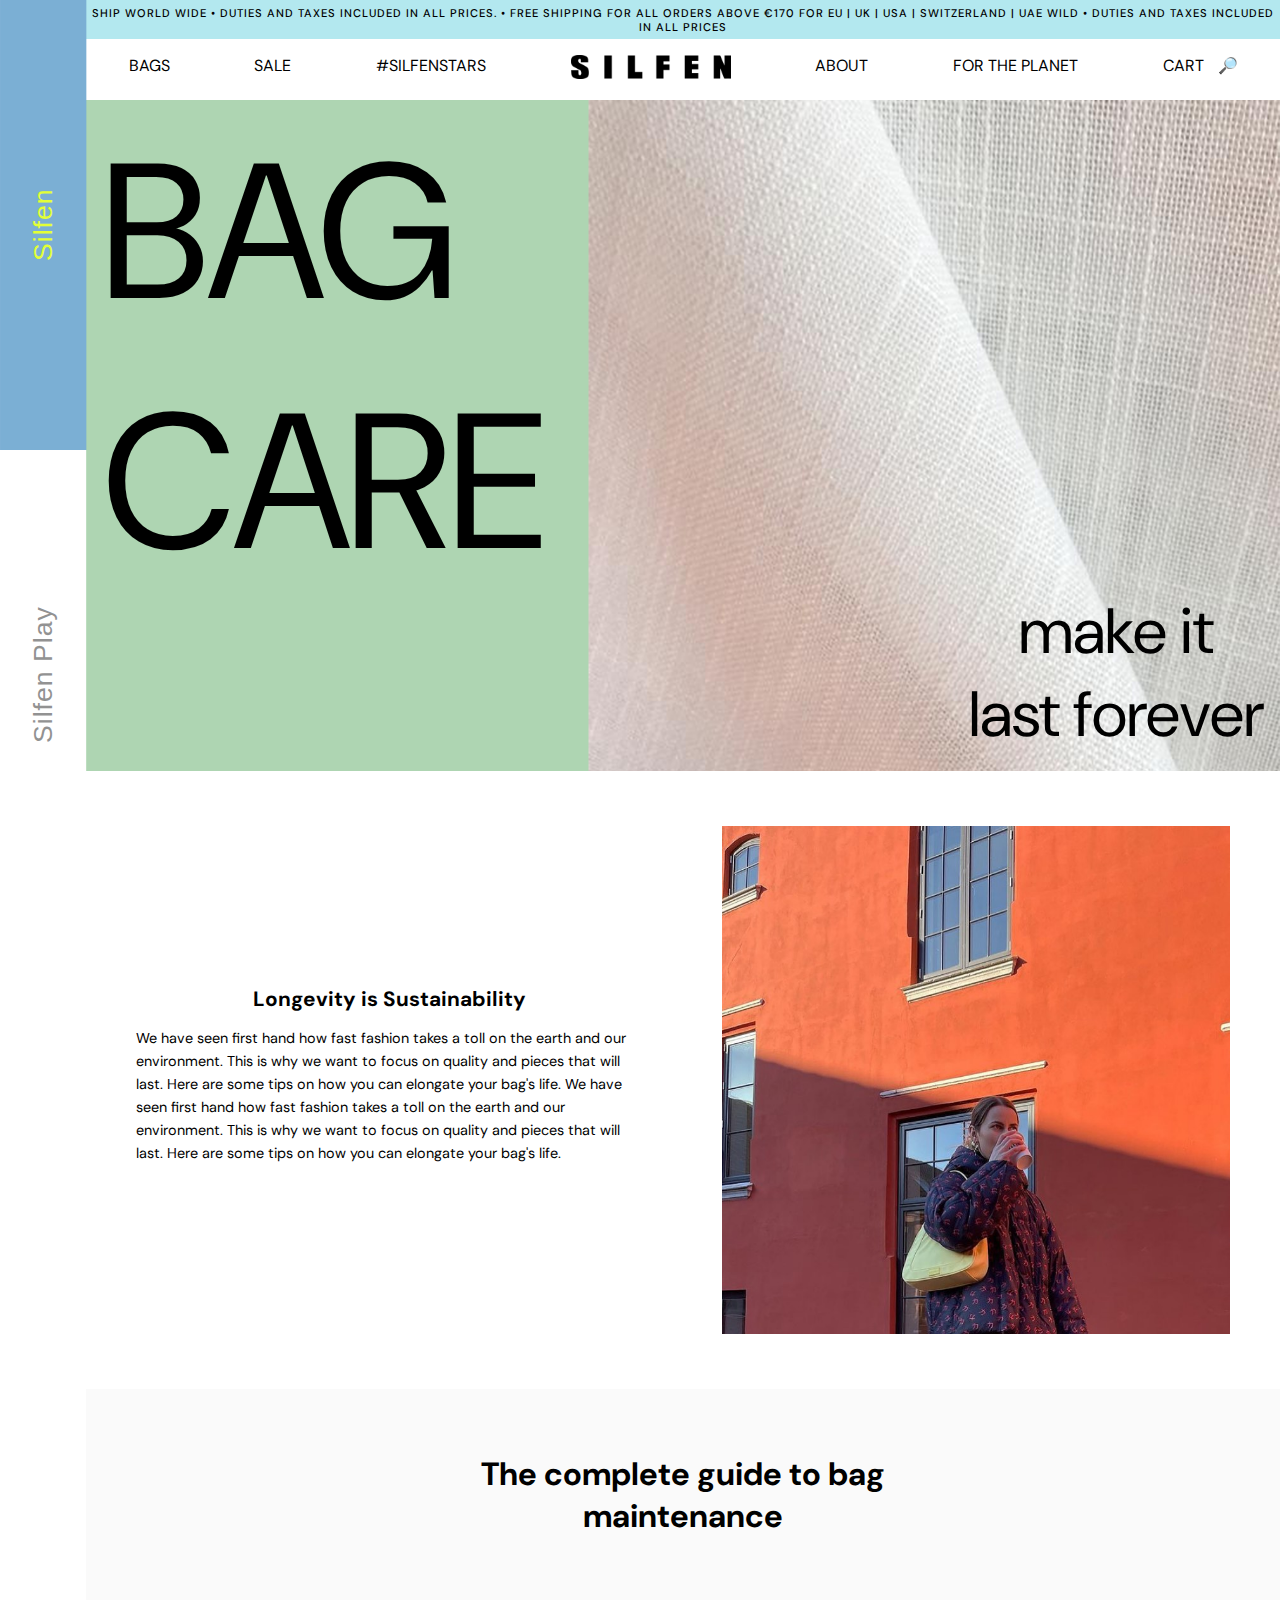
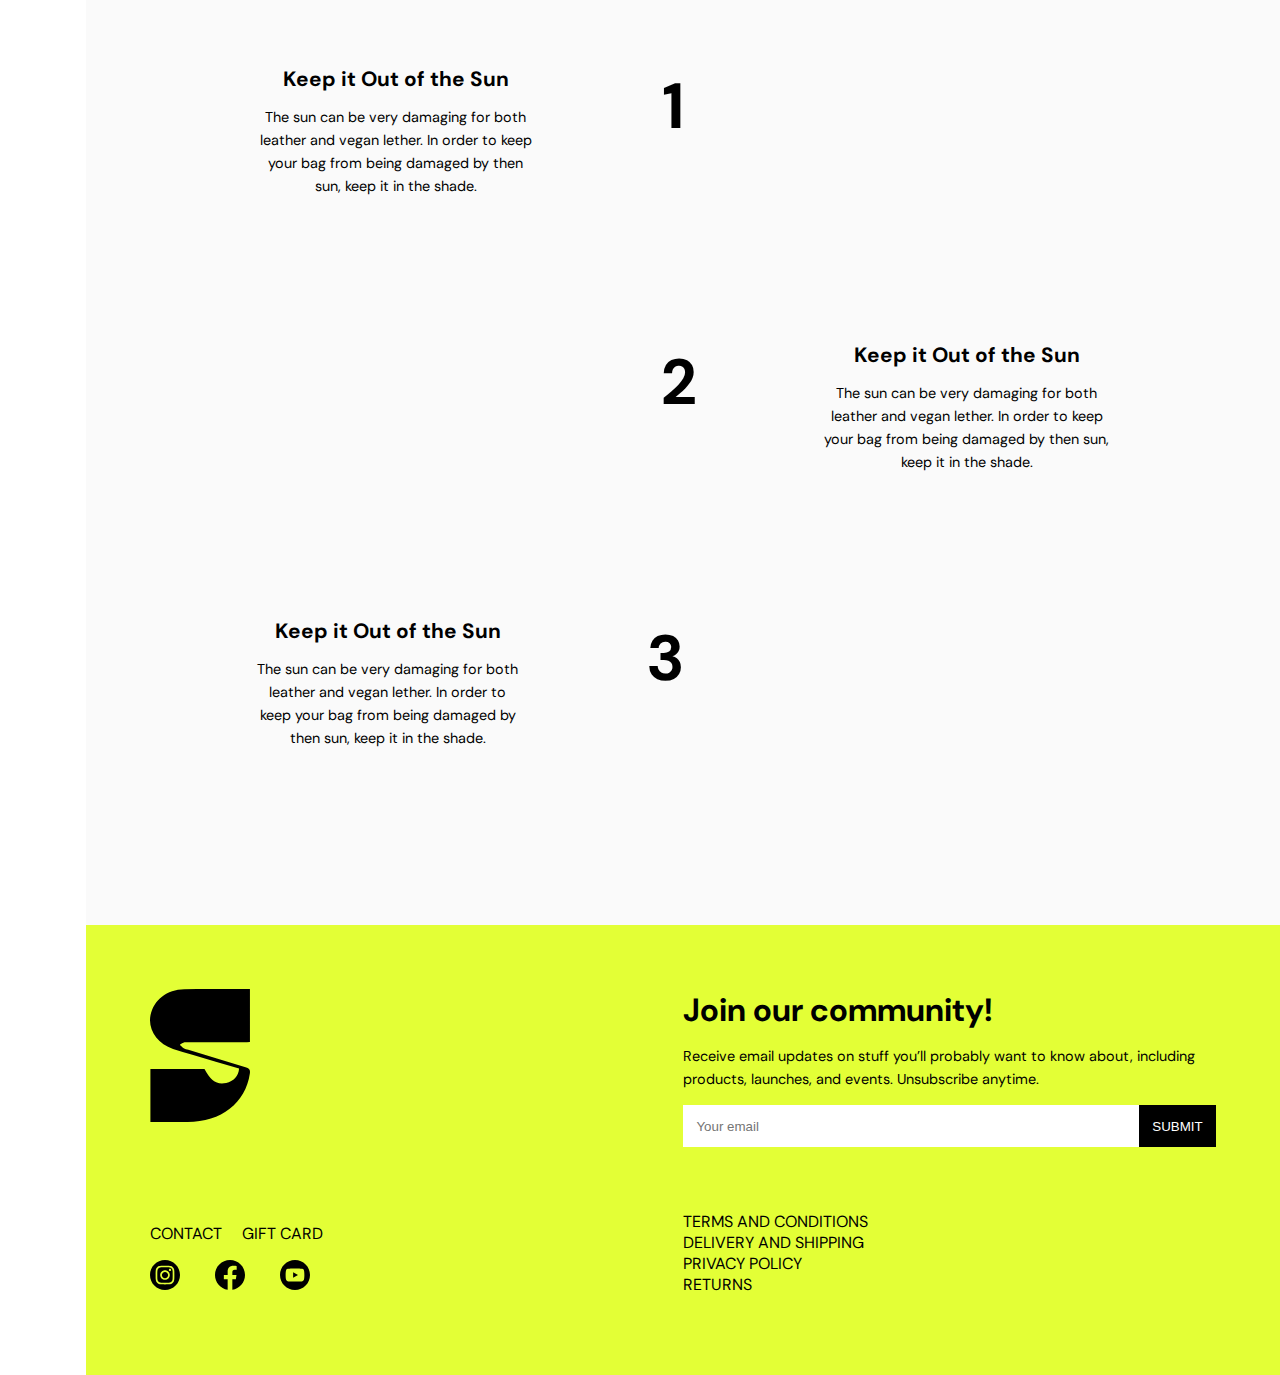
==== html/bagcare.html @ e4484ae9 "empty links removed" ====
<!DOCTYPE html>
<html lang="en">
  <head>
    <meta charset="UTF-8" />
    <meta http-equiv="X-UA-Compatible" content="IE=edge" />
    <meta name="viewport" content="width=device-width, initial-scale=1.0" />
    <title>Silfen</title>
    <link rel="stylesheet" href="../css/sustain.css" />
    <link rel="stylesheet" href="../css/style.css"/>
  </head>

  <body>
    <div class="wrapper">
      <!--START SIDE NAVIGATION-->
      <div id="navside">
        <div id="nav1" class="bgNav1">
          <a href="/index.html"><button class="buttonNav1"><h2>Silfen</h2></button></a>
        </div>
        <div id="nav2">
          <a href="/html/silfenplay.html"><button class="buttonNav2"><h2>Silfen Play</h2></button></a>
        </div>
      </div>
      <!--END SIDE NAVIGATION-->
      <div class="main">
        <header>
          <div id="bannerTop">
            <div class="scrolling">
              <h5>
                SHIP WORLD WIDE • DUTIES AND TAXES INCLUDED IN ALL
                PRICES. • FREE SHIPPING FOR ALL ORDERS ABOVE €170 FOR EU | UK |
                USA | SWITZERLAND | UAE WILD • DUTIES AND TAXES INCLUDED IN ALL
                PRICES
              </h5>
            </div>
          </div>
          <!--TOP SIDE NAVIGATION-->
          <div class="topnav">
            <a href="/index.html" class="active">
              <img
                src="/links/SILFEN-LOGO.png"
                alt="silfen logo"
                class="logoMobile"
              />
            </a>
            <div id="myLinks">
              <a href="/html/productlist.html">BAGS</a>
              <a href="/html/productlist.html">SALE</a>
              <a href="/html/silfenstars.html">#SILFENSTARS</a>
              <a href="/html/insidesilfen.html">ABOUT</a>
              <a href="/html/sustainability.html">FOR THE PLANET</a>
              <a href="">CART</a>
            </div>
            <a href="javascript:void(0);" class="icon" onclick="myFunction()">
              <h5 class="fa fa-bars">MENU</h5>
            </a>
          </div>
  
          <nav>
            <ul class="menu">
              <li class="dropdown">
                <a>BAGS</a>
                <ul class="dropdown1">
                  <li><a href="/html/productlist.html">Shop All</a></li>
                  <li><a href="/html/productlist.html?newarrival=true">New Arrivals</a></li>
                  <li><a href="/html/productlist.html?bestseller=true">Best Sellers</a></li>
                  <li class="category">
                    <a>Category +</a>
                    <ul class="dropdown2">
                      <li><a href="/html/productlist.html?category=crossbody">Crossbody Bags</a></li>
                      <li><a href="/html/productlist.html?category=shoulder">Shoulder Bags</a></li>
                      <li><a href="/html/productlist.html?category=bum">Bumbags</a></li>
                      <li><a href="/html/productlist.html?category=mini">Mini Bags</a></li>
                      <li><a href="/html/productlist.html?category=tote">Tote Bags</a></li>
                      <li><a href="/html/productlist.html?category=wallet">Wallets</a></li>
                      <li><a href="/html/productlist.html?category=cleaning">Cleaning Product</a></li>
                    </ul>
                  </li>
                  <li class="collections">
                    <a>Collections +</a>
                    <ul class="dropdown3">
                      <li><a href="html/productlist.html?collection=fairytale">Fairytale</a></li>
                      <li><a href="html/productlist.html?collection=snowqueen">Snow Queen</a></li>
                      <li><a href="html/productlist.html?collection=recycled">Recycled</a></li>
                    </ul>
                  </li>
                  <li><a href="#">Gift Card</a></li>
                </ul>
              </li>
              <li><a href="/html/productlist.html">SALE</a></li>
              <li><a href="/html/silfenstars.html">#SILFENSTARS</a></li>
              <li>
                <div id="logo">
                  <a href="/index.html"
                    ><img src="/links/SILFEN-LOGO.png" alt="silfen logo"
                  /></a>
                </div>
              </li>
              <li class="dropdown">
                <a>ABOUT</a>
                <ul class="dropdown1">
                  <li><a href="/html/insidesilfen.html">Inside Silfen</a></li>
                  <li><a href="/html/silfenstars.html">#Silfenstars</a></li>
                  <li><a href="">Contact</a></li>
                </ul>
              </li>
  
              <li class="dropdown">
                <a>FOR THE PLANET</a>
                <ul class="dropdown1">
                  <li><a href="/html/sustainability.html">Sustainability</a></li>
                  <li><a href="/html/supplychain.html">Supply Chain</a></li>
                  <li><a href="/html/bagcare.html">Bag Care</a></li>
                </ul>
              </li>
  <div class="together">
              <li><a class="cart-icon"> CART</a></li>
              <li>
                <a id="searchicon">&#128270;</a>
              </li>
              <div id="searchpage" class="searchpage">
                <form class="searchform" action="#" method="get" role="search">
                  <input
                    type="text"
                    name="query"
                    placeholder="Search silfen.dk"
                    required
                  /><button class="submit" type="submit">Search</button>
                </form>
                <template class="templatesearch">
                  <div class="search-wrapper">
                    <h2></h2>
                    <h3></h3>
                  </div>
                </template>
  
                <section class="searchresults"></section>
              </div>
            </div>
            </ul>
          </nav>
        </header>
        <!--END NAVIGATION-->
        <!--cart template-->
      <template class="cart-item-template">
        <label class="label" for="fid-">NAME</label>
        <label class="label2" for="fid-">COLLECTION</label>
        <div class="display-flex"><button class="minus" type="button">-</button>
        <input type="number" name="NAME-" id="fid-" min="0" max="20" />
        <button class="plus" type="button">+</button></div>
        <p class="price-each"><span></span> DKK</p>
    </template>
    <!--END cart template-->
    <aside id="cart" class="cart">
      <h3>Shopping Cart</h3>
      <form>
        <div class="cart-content">
          <h4>THE CART IS EMPTY</h4>
        </div>
        
        <button type="submit"><a href="/html/checkout.html">Checkout & Pay</a></button>
      </form>
    </aside>
  <!-- .END .cart-content-->
    <main>
    <div class="container">
      <img src="../links/linen.png" alt="linen" style="width: 100%" />
      <div class="top-left">BAG <br />CARE</div>
      <div class="bottom-right">
        make it <br />
        last forever
      </div>
    </div>

    <section class="top">
      <div class="text">
        <h3>Longevity is Sustainability</h3>
        <p>
          We have seen first hand how fast fashion takes a toll on the earth and
          our environment. This is why we want to focus on quality and pieces
          that will last. Here are some tips on how you can elongate your bag's
          life. We have seen first hand how fast fashion takes a toll on the earth and
          our environment. This is why we want to focus on quality and pieces
          that will last. Here are some tips on how you can elongate your bag's
          life.
        </p>
      </div>
      <div class=".image"><img src="/links/IG3.jpg"></div>
    </section>
    <section class="careSteps">
      <h2>The complete guide to bag<br/> maintenance</h2>
      <div class="tipgrid">
        <div class="tiprow"><article class="tips"><h3>Keep it Out of the Sun</h3>
      <p>
        The sun can be very damaging for both leather and vegan lether. In order to keep your bag from being damaged by then sun, keep it in the shade.
      </p></article><div class="number"><h1>1</h1></div></div>
      <div class="tiprow2"><div class="number"><h1>2</h1></div><article class="tips"><h3>Keep it Out of the Sun</h3>
        <p>
          The sun can be very damaging for both leather and vegan lether. In order to keep your bag from being damaged by then sun, keep it in the shade.
        </p></article></div>
        <div class="tiprow"><article class="tips"><h3>Keep it Out of the Sun</h3>
          <p>
            The sun can be very damaging for both leather and vegan lether. In order to keep your bag from being damaged by then sun, keep it in the shade.
          </p></article><div class="number"><h1>3</h1></div>
    </div></div></section>
    </main>
        <!-- FOOTER -->
      <footer> 
        <div class="footerLeft">
          <div class="icon"><img src="/links/SILFEN-ICON.svg"/>
          </div> 
          <div>
            <ul class="footerInfo">
              <li><a href="">CONTACT</a></li>
              <li><a href="">GIFT CARD</a></li>
           </ul>
           <ul class="socials">
              <li><a href=""><img class="socilaIcon" src="/links/icon_ig.svg" alt="Instagram icon"></a></li>
              <li><a href=""><img class="socilaIcon"src="/links/icon_fb.svg" alt="Facebook icon"></a></li>
              <li><a href=""><img class="socilaIcon"src="/links/icon_youtube.svg" alt="Youtube icon"></a></li>
           </ul>
         </div>
       </div>
        <div class="footerRight">
          <div>
            <h2>Join our community!</h2> 
            <p class="nlp">Receive email updates on stuff you’ll probably want to know about, including products, launches, and events. Unsubscribe anytime. </p>
            <form class="nlForm">
               <input type="email" name="email" class="email" autocomplete="off" required placeholder="Your email">
               <label  for="email" class="label-name"> 
               <input type="submit" class="submit-button" value="SUBMIT">
               <p class="hidden">Your email has been submitted!</p>
            </form>
         </div>
         <div>
            <ul class=footerLinks>
              <li> <a href="">TERMS AND CONDITIONS</a></li>
              <li><a href="">DELIVERY AND SHIPPING</a></li>
              <li><a href="">PRIVACY POLICY</a></li>
              <li><a href="">RETURNS</a></li>
            </ul>
         </div>
        </div>
        
      
    
        </footer></div></div>
        <script src="/newsletter.js"></script>
        <script src="/searchbar.js"></script>
        <script src="/burger_menu.js"></script>
        <script src="/cart.js"></script>
  </body>
</html>
---- css/sustain.css ----
@import url("https://fonts.googleapis.com/css2?family=DM+Sans:ital,wght@0,400;0,500;0,700;1,400;1,500;1,700&display=swap");

body {
  font-family: "DM Sans", sans-serif;
}

p {
  font-size: 1em;
  /* text-align: justify; */
  line-height: 1.6em;
}

.container {
  position: relative;
  text-align: center;
  color: white;
}

.bottom-right {
  position: absolute;
  bottom: 20px;
  right: 16px;
  font-size: 4em;
  color: black;
}

.top-left {
  position: absolute;
  text-align: left;
  top: 8px;
  left: 16px;
  font-size: 12em;
  color: black;
}

.top {
  padding: 50px;
  text-align: left;
  display: flex;
  grid-gap: 5em;
  align-items: center;
  justify-content: center;
}

h3 {
  text-align: center;
}

#bagpic {
  padding: 20px;
}
.text {
  width: 800px;
}

.image {
  flex-basis: 40%;
}
.careSteps {
  padding: 4em;
  text-align: center;
  align-items: center;
  justify-content: center;
  display: block;
  padding-bottom: 10em;
  background-color: #fafafa;
}
.tipgrid {
  display: grid;
  grid-template-columns: 1fr;
}
.tiprow {
  padding-left: 10%;
  padding-right: 50%;
  padding-top: 8em;
  display: flex;
  grid-column-gap: 8em;
}
.tips {
  display: block;
  grid-area: text;
}
.number {
  grid-area: num;
}
.tiprow2 {
  padding-right: 10%;
  padding-left: 48%;
  padding-top: 8em;
  display: flex;
  grid-template-columns: 1fr 1fr;
  grid-column-gap: 8em;
}
---- css/style.css ----
@import url("https://fonts.googleapis.com/css2?family=DM+Sans:ital,wght@0,400;0,500;0,700;1,400;1,500;1,700&display=swap");

html {
  margin: 0px;
  padding: 0px;
}

body {
  margin: 0px;
  padding: 0px;
  font-family: "DM Sans", sans-serif;
  display: grid;
}
.wrapper {
  display: flex;
}
/* HEADER STARTS*/

#bannerTop {
  margin: 0;
  padding: 0;
  background-color: #b3e8ef;
  overflow: hidden;
  z-index: -1;
}

.scrolling {
  animation: scrollText;
  animation-duration: 35s;
  animation-iteration-count: infinite;
  animation-timing-function: linear;
}

.scrolling h5 {
  text-align: center;
}

@keyframes scrollText {
  0% {
    transform: translateX(-30vw);
  }
  50% {
    transform: translateX(110vw);
  }

  100% {
    transform: translateX(-30vw);
  }
}

/*navigation*/
.hidden {
  display: none;
}
nav {
  padding: 0;
  display: grid;
  /* grid-template-columns: 40% 20% 40%; */
  align-items: center;
  background-color: white;
}

.menu {
  padding: 0;
  list-style: none;
  display: flex;
  justify-content: space-around;
  width: 100%;
}

#logo {
  justify-self: center;
  width: 10em;
}
.together {
  display: flex;
}
#searchicon {
  padding-left: 14px;
}
/* Dropdown*/

.dropdown1 {
  display: none;
  position: absolute;
  left: 70px;
  margin-top: 1px;
  padding: 5%;
  width: 80%;
  background-color: #ffffff;
  /* min-width: 100px; */
  /*box-shadow: 0px 8px 16px 0px rgba(0, 0, 0, 0.2);*/
  z-index: 1;
}

.dropdown1 a {
  font-size: 3em;
  font-weight: 700;
  color: black;
  padding: 12px 16px;
  text-decoration: none;
  display: block;
}

/*.dropdown-content a:hover {
  background-color: #e3ff36;
}
*/
.dropdown:hover .dropdown1 {
  display: block;
}

.flex {
  display: inline;
  justify-content: space-between;
}

.dropdown2,
.dropdown3 {
  display: none;
  position: absolute;
  /*box-shadow: 0px 8px 16px 0px rgba(0, 0, 0, 0.2);*/
  z-index: 99;
  left: 400px;
  top: 100px;
}
.dropdown2 a,
.dropdown3 a {
  font-size: 1em;
  font-weight: 700;
  color: black;
  padding: 12px 16px;
  text-decoration: none;
  display: block;
  z-index: 99;
}
.category:hover > .dropdown2 {
  display: block;
}
.collections:hover > .dropdown3 {
  display: block;
}

/*secondary nav*/
#nav2 h2,
#nav1 h2 {
  text-align: center;
  padding: 3%;
  letter-spacing: 1px;
  font-weight: 500;
}

.bgNav1 {
  background-color: #7bafd4;
  color: black;
}

.bgNav2 {
  background-color: #e3ff36;
  color: black;
}

.bgNavShadow {
  color: rgb(196, 196, 196);
  background-color: white;
}

/* HEADER ENDS*/

img {
  max-width: 100%;
}

a:hover img {
  cursor: url("/links/symbol.svg"), auto;
}

h1 {
  font-size: 4em;
  font-weight: 700;
  padding: 0;
  margin: 0;
}

h1 a:hover {
  background-color: #e3ff36;
}

h2 {
  font-size: 2em;
  padding: 0;
  margin: 0;
}

h3 {
  font-size: 1.3em;
  padding: 0;
  margin: 0;
  font-weight: 700;
}

h4 {
  font-weight: 500;
  letter-spacing: 1px;
  margin: 0;
  padding: 0.5em;
  font-size: 0.9rem;
  text-transform: uppercase;
}

h5 {
  font-weight: 500;
  letter-spacing: 1px;
  margin: 0;
  padding: 0.5em;
  font-size: 0.7rem;
  text-transform: uppercase;
}

p {
  font-size: 0.9em;
}
a {
  text-decoration: none;
  color: black;
}
li {
  list-style: none;
}

li a:hover,
.dropdown2 a:hover,
.dropdown3 a:hover {
  text-decoration-line: underline;
  text-decoration-color: #e3ff36;
}

strong {
  color: #e3ff36;
}

/*CART*/
.cart {
  position: absolute;
  top: 80px;
  right: 0;
  background-color: white;
  padding: 40px;
  display: block;
  z-index: 99;
}

.cart h3 {
  padding-bottom: 20px;
  border-bottom: 2px solid black;
}
.cart form {
  display: block;
  padding-top: 20px;
  padding-bottom: 20px;
}
.cart input {
  font-size: 1em;
  font-weight: 500;
  width: 20px;
  border-bottom: none;
}
input[type="number"] {
  -moz-appearance: textfield;
  text-align: center;
}
input::-webkit-inner-spin-button,
input::-webkit-outer-spin-button {
  -webkit-appearance: none;
  margin: 0;
}
.cart label {
  font-size: 1.2em;
  font-weight: 600;
}
.cart button {
  font-size: 1em;
  border: none;
}
.cart button:hover {
  cursor: pointer;
  background-color: black;
  color: white;
}
.display-flex {
  display: flex;
}
.cart .price-each {
  border-bottom: 2px solid black;
  margin-top: 0;
  padding-bottom: 15px;
}
.cart .label2 {
  margin-top: 10px;
  font-size: 1em;
  display: block;
  text-transform: capitalize;
  font-weight: 400;
}

/*SEARCH*/
.searchform {
  padding-right: 3%;
  float: right;
  /* transform: scale(1.5); */
}
input {
  border-style: none;
  border-bottom: 2px solid black;
}
button {
  border: 2px solid black;
  background-color: white;
}
.search-wrapper {
  display: block;
}
.searchresults {
  padding-top: 10%;
  display: flex;
  justify-content: space-around;
}
.searchpage {
  display: block;
  position: absolute;
  left: 90px;
  top: 85px;
  margin-top: 1px;
  padding: 5%;
  width: 80%;
  background-color: #ffffff;
  /* min-width: 100px; */
  /*box-shadow: 0px 8px 16px 0px rgba(0, 0, 0, 0.2);*/
  z-index: 99;
}
.hidden {
  display: none;
}

.fadeout {
  transform: opacity(0%);
  transition: all 0.28s ease;
}

/*RESPONSIVE*/
@media only screen and (min-width: 750px) {
  body {
    display: grid;
  }

  .topnav {
    display: none;
  }

  #navside {
    align-self: flex-start;
    position: -webkit-sticky;
    position: sticky;
    top: 0;
    padding: 0;
    margin: 0;
    /* display: flex; */
    flex-direction: column;
    /*height: calc(60vw + 10em);*/
    /* width: 7%; */
    text-align: center;
    z-index: 99;
  }

  #nav1 {
    height: 50%;
    writing-mode: vertical-lr;
    transform: rotate(180deg);
  }

  .buttonNav1 {
    height: 100%;
    border: none;
    background-color: #7bafd4;
    color: #e3ff36;
    padding: 15px 15px;
    text-align: center;
    text-decoration: none;
    display: inline-block;
    transition-duration: 0.4s;
    cursor: pointer;
    margin: 0;
  }

  .buttonNav1:hover {
    color: #e3ff36;
  }

  .buttonNav1 h2 {
    writing-mode: vertical-lr;
  }

  /*#nav2*/

  #nav2 {
    height: 50%;
    writing-mode: vertical-lr;
    transform: rotate(180deg);
  }

  .buttonNav2 {
    height: 100%;
    border: none;
    background-color: #ffffff;
    color: rgb(146, 146, 146);
    padding: 15px 15px;
    text-align: center;
    text-decoration: none;
    display: inline-block;
    transition-duration: 0.4s;
    cursor: pointer;
    margin: 0;
  }

  .buttonNav2:hover {
    color: #000000;
    background-color: #e3ff36;
  }

  .buttonNav2 h2 {
    writing-mode: vertical-lr;
  }

  /*Footer*/
  footer {
    background-color: #e3ff36;
    display: flex;
    flex-direction: row;
    justify-content: space-between;
    align-items: flex-start;
    padding: 4em;
  }
  .footerLeft {
    width: 100%;
  }
  .icon {
    width: 100px;
    margin-bottom: 6em;
  }

  .footerInfo {
    display: flex;
    padding: 0;
  }

  .footerInfo li {
    padding-right: 20px;
  }
  .socials {
    display: flex;
    padding: 0;
  }
  .socilaIcon {
    width: 30px;
    height: 30px;
    margin-right: 35px;
  }

  .footerRight {
    width: 100%;
  }

  .footerLinks {
    padding: 0;
    margin-top: 4em;
  }

  /*NEWSLETTER FORM*/
  .nlForm {
    display: flex;
    flex-direction: row;
  }
  input.email {
    width: 100%;
    background-color: #ffffff;
    padding: 0.6em 1em;
    display: inline-block;
    box-sizing: border-box;
    border: none;
    -webkit-transition: 0.4s;
    transition: 0.4s;
    outline: none;
  }

  input.email:focus {
    text-decoration: none;
    border: 2px solid rgba(0, 0, 0, 0.5);
  }

  input.submit-button {
    background-color: #000000;
    padding: 1em;
    color: white;
    border: none;
  }

  input.submit-button:hover {
    color: rgb(0, 0, 0);
    background-color: #e3ff36;
  }
}

@media only screen and (max-width: 749px) {
  h1 {
    font-size: 2.5em;
  }

  body {
    display: flex;
    flex-direction: column;
  }
  .wrapper {
    display: block;
  }
  #navside {
    position: -webkit-sticky;
    position: sticky;
    top: 0;
    padding: 0;
    margin: 0;
    display: flex;
    flex-direction: row;
    z-index: +1;
  }

  #nav1 {
    width: 50%;
  }

  .buttonNav1 {
    width: 100%;
    border: none;
    background-color: #7bafd4;
    color: #e3ff36;
    padding: 10px 10px;
    text-align: center;
    text-decoration: none;
    display: inline-block;
    transition-duration: 0.4s;
    cursor: pointer;
    margin: 0;
  }

  .buttonNav1:hover {
    color: #e3ff36;
  }

  #nav2 {
    width: 50%;
  }

  .buttonNav2 {
    width: 100%;
    border: none;
    background-color: #ffffff;
    color: rgb(146, 146, 146);
    padding: 10px 10px;
    text-align: center;
    text-decoration: none;
    display: inline-block;
    transition-duration: 0.4s;
    cursor: pointer;
    margin: 0;
  }

  .buttonNav2:hover {
    color: #000000;
    background-color: #e3ff36;
  }

  /*BURGER MENU*/
  nav {
    display: none;
  }

  #bannerTop {
    display: none;
  }

  .topnav {
    overflow: hidden;
    background-color: rgb(255, 255, 255);
    position: relative;
    z-index: 5;
  }

  .logoMobile {
    width: 30%;
  }

  .topnav #myLinks {
    display: none;
  }

  .topnav a {
    color: rgb(0, 0, 0);
    padding: 14px 16px;
    text-decoration: none;
    font-size: 17px;
    display: block;
  }

  .topnav a.icon {
    background: #b3e8ef;
    display: block;
    position: absolute;
    right: 0;
    top: 0;
  }

  .topnav a:hover {
    background-color: #e3ff36;
    color: black;
  }

  .active {
    background-color: #b3e8ef;
  }

  /*FOOTER*/

  footer {
    background-color: #e3ff36;
    padding: 3vw;
  }
  .footerLeft {
    display: flex;
    justify-content: space-between;
  }
  .icon {
    width: 50px;
  }

  .footerInfo {
    padding: 0;
    margin: 0;
  }

  .socials {
    display: flex;
    flex-direction: row;
    padding: 0;
  }

  .socilaIcon {
    width: 30px;
    padding-right: 10px;
  }

  /*NEWSLETTER FORM*/
  .nlForm {
    display: flex;
    flex-direction: row;
  }
  input.email {
    width: 100%;
    background-color: #ffffff;
    padding: 0.6em 1em;
    display: inline-block;
    box-sizing: border-box;
    border: none;
    -webkit-transition: 0.4s;
    transition: 0.4s;
    outline: none;
  }

  input.email:focus {
    text-decoration: none;
    border: 2px solid rgba(0, 0, 0, 0.5);
  }

  input.submit-button {
    background-color: #000000;
    padding: 1em;
    color: white;
    border: none;
  }

  input.submit-button:hover {
    color: rgba(0, 0, 0, 0.5);
  }

  .footerLinks {
    padding: 0;
    display: grid;
    grid-template-columns: 1fr 1fr;
    grid-column-gap: 3em;
    text-decoration: none;
    list-style-type: none;
    margin-top: 4em;
  }

  .footerLinks li {
    margin: 1em 0em;
  }
}
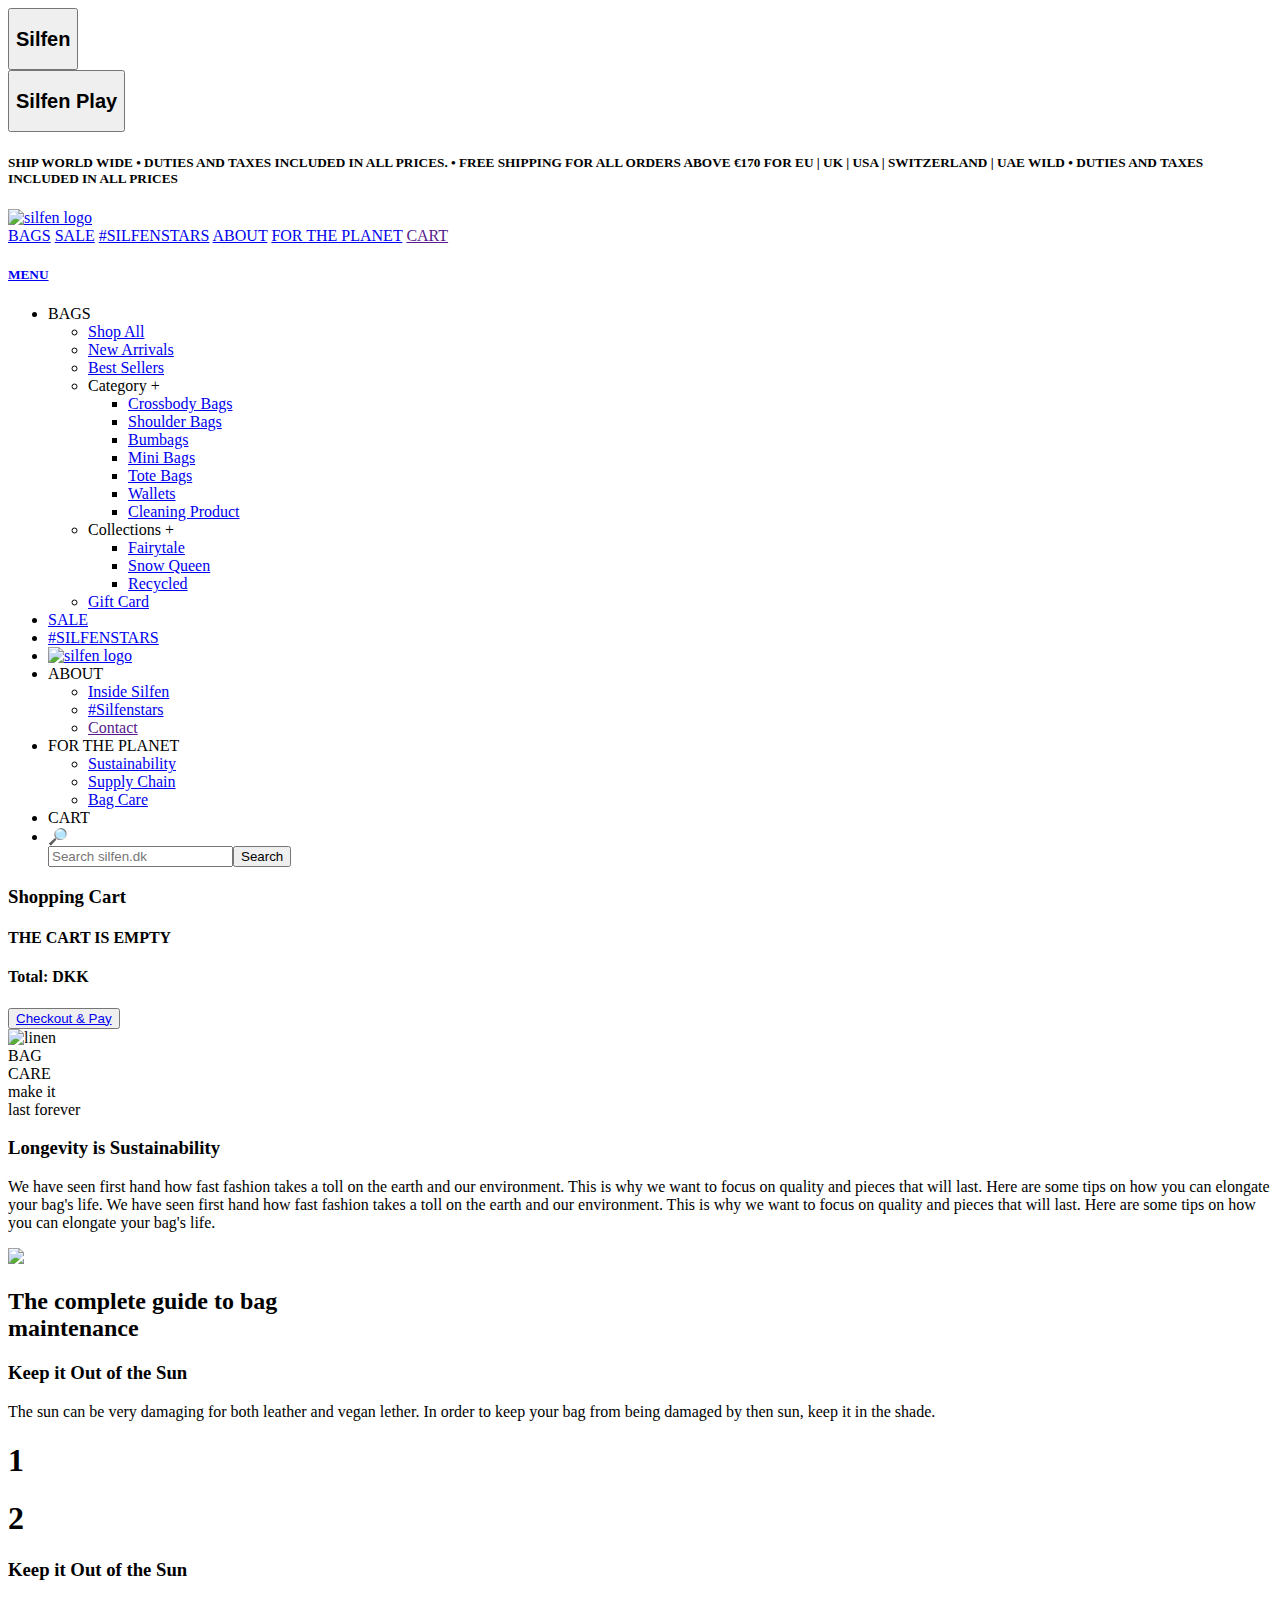
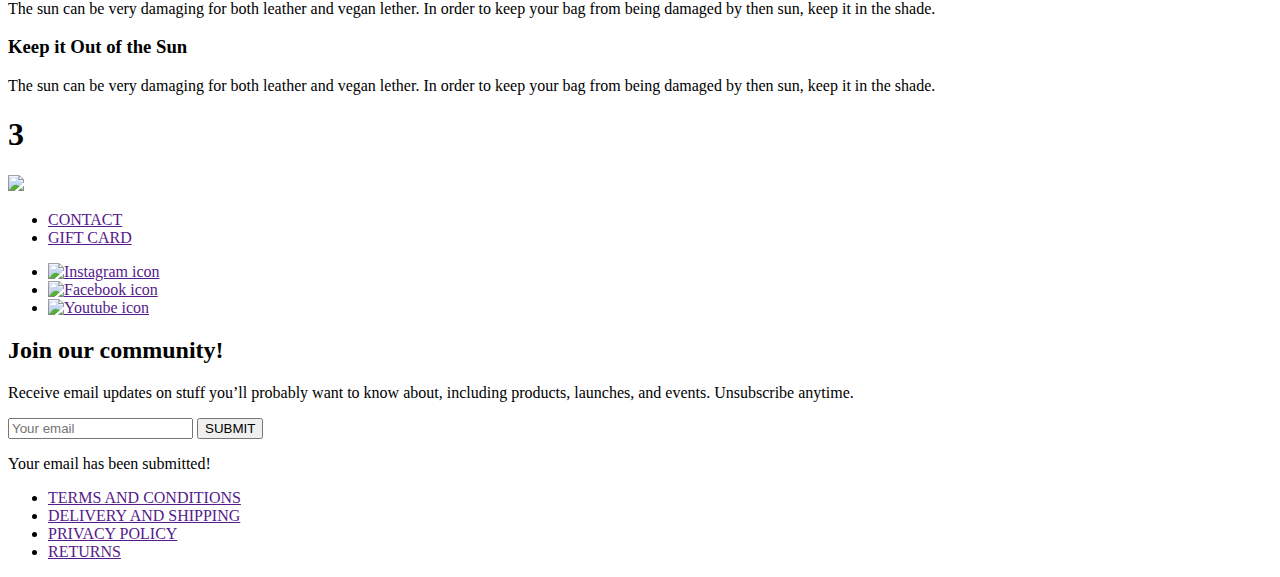
==== commit defe8c63: "bag care" ====
--- a/html/bagcare.html
+++ b/html/bagcare.html
@@ -5,8 +5,8 @@
     <meta http-equiv="X-UA-Compatible" content="IE=edge" />
     <meta name="viewport" content="width=device-width, initial-scale=1.0" />
     <title>Silfen</title>
-    <link rel="stylesheet" href="../css/sustain.css" />
-    <link rel="stylesheet" href="../css/style.css"/>
+    <link rel="stylesheet" href="css/sustain.css" />
+    <link rel="stylesheet" href="css/style.css"/>
   </head>
 
   <body>
@@ -14,10 +14,10 @@
       <!--START SIDE NAVIGATION-->
       <div id="navside">
         <div id="nav1" class="bgNav1">
-          <a href="/index.html"><button class="buttonNav1"><h2>Silfen</h2></button></a>
+          <a href="index.html"><button class="buttonNav1"><h2>Silfen</h2></button></a>
         </div>
         <div id="nav2">
-          <a href="/html/silfenplay.html"><button class="buttonNav2"><h2>Silfen Play</h2></button></a>
+          <a href="html/silfenplay.html"><button class="buttonNav2"><h2>Silfen Play</h2></button></a>
         </div>
       </div>
       <!--END SIDE NAVIGATION-->
@@ -35,19 +35,19 @@
           </div>
           <!--TOP SIDE NAVIGATION-->
           <div class="topnav">
-            <a href="/index.html" class="active">
+            <a href="index.html" class="active">
               <img
-                src="/links/SILFEN-LOGO.png"
+                src="links/SILFEN-LOGO.png"
                 alt="silfen logo"
                 class="logoMobile"
               />
             </a>
             <div id="myLinks">
-              <a href="/html/productlist.html">BAGS</a>
-              <a href="/html/productlist.html">SALE</a>
-              <a href="/html/silfenstars.html">#SILFENSTARS</a>
-              <a href="/html/insidesilfen.html">ABOUT</a>
-              <a href="/html/sustainability.html">FOR THE PLANET</a>
+              <a href="html/productlist.html">BAGS</a>
+              <a href="html/productlist.html">SALE</a>
+              <a href="html/silfenstars.html">#SILFENSTARS</a>
+              <a href="html/insidesilfen.html">ABOUT</a>
+              <a href="html/sustainability.html">FOR THE PLANET</a>
               <a href="">CART</a>
             </div>
             <a href="javascript:void(0);" class="icon" onclick="myFunction()">
@@ -60,19 +60,19 @@
               <li class="dropdown">
                 <a>BAGS</a>
                 <ul class="dropdown1">
-                  <li><a href="/html/productlist.html">Shop All</a></li>
-                  <li><a href="/html/productlist.html?newarrival=true">New Arrivals</a></li>
-                  <li><a href="/html/productlist.html?bestseller=true">Best Sellers</a></li>
+                  <li><a href="html/productlist.html">Shop All</a></li>
+                  <li><a href="html/productlist.html?newarrival=true">New Arrivals</a></li>
+                  <li><a href="html/productlist.html?bestseller=true">Best Sellers</a></li>
                   <li class="category">
                     <a>Category +</a>
                     <ul class="dropdown2">
-                      <li><a href="/html/productlist.html?category=crossbody">Crossbody Bags</a></li>
-                      <li><a href="/html/productlist.html?category=shoulder">Shoulder Bags</a></li>
-                      <li><a href="/html/productlist.html?category=bum">Bumbags</a></li>
-                      <li><a href="/html/productlist.html?category=mini">Mini Bags</a></li>
-                      <li><a href="/html/productlist.html?category=tote">Tote Bags</a></li>
-                      <li><a href="/html/productlist.html?category=wallet">Wallets</a></li>
-                      <li><a href="/html/productlist.html?category=cleaning">Cleaning Product</a></li>
+                      <li><a href="html/productlist.html?category=crossbody">Crossbody Bags</a></li>
+                      <li><a href="html/productlist.html?category=shoulder">Shoulder Bags</a></li>
+                      <li><a href="html/productlist.html?category=bum">Bumbags</a></li>
+                      <li><a href="html/productlist.html?category=mini">Mini Bags</a></li>
+                      <li><a href="html/productlist.html?category=tote">Tote Bags</a></li>
+                      <li><a href="html/productlist.html?category=wallet">Wallets</a></li>
+                      <li><a href="html/productlist.html?category=cleaning">Cleaning Product</a></li>
                     </ul>
                   </li>
                   <li class="collections">
@@ -86,20 +86,20 @@
                   <li><a href="#">Gift Card</a></li>
                 </ul>
               </li>
-              <li><a href="/html/productlist.html">SALE</a></li>
-              <li><a href="/html/silfenstars.html">#SILFENSTARS</a></li>
+              <li><a href="html/productlist.html">SALE</a></li>
+              <li><a href="html/silfenstars.html">#SILFENSTARS</a></li>
               <li>
                 <div id="logo">
-                  <a href="/index.html"
-                    ><img src="/links/SILFEN-LOGO.png" alt="silfen logo"
+                  <a href="index.html"
+                    ><img src="links/SILFEN-LOGO.png" alt="silfen logo"
                   /></a>
                 </div>
               </li>
               <li class="dropdown">
                 <a>ABOUT</a>
                 <ul class="dropdown1">
-                  <li><a href="/html/insidesilfen.html">Inside Silfen</a></li>
-                  <li><a href="/html/silfenstars.html">#Silfenstars</a></li>
+                  <li><a href="html/insidesilfen.html">Inside Silfen</a></li>
+                  <li><a href="html/silfenstars.html">#Silfenstars</a></li>
                   <li><a href="">Contact</a></li>
                 </ul>
               </li>
@@ -107,9 +107,9 @@
               <li class="dropdown">
                 <a>FOR THE PLANET</a>
                 <ul class="dropdown1">
-                  <li><a href="/html/sustainability.html">Sustainability</a></li>
-                  <li><a href="/html/supplychain.html">Supply Chain</a></li>
-                  <li><a href="/html/bagcare.html">Bag Care</a></li>
+                  <li><a href="html/sustainability.html">Sustainability</a></li>
+                  <li><a href="html/supplychain.html">Supply Chain</a></li>
+                  <li><a href="html/bagcare.html">Bag Care</a></li>
                 </ul>
               </li>
   <div class="together">
@@ -156,14 +156,14 @@
         <div class="cart-content">
           <h4>THE CART IS EMPTY</h4>
         </div>
-        
-        <button type="submit"><a href="/html/checkout.html">Checkout & Pay</a></button>
+        <h4 class="totalPlacement">Total: <span class="cartTotal"> </span> DKK</h4>
+        <button class="checkoutbutton" type="submit"><a href="html/checkout.html">Checkout & Pay</a></button>
       </form>
     </aside>
   <!-- .END .cart-content-->
     <main>
     <div class="container">
-      <img src="../links/linen.png" alt="linen" style="width: 100%" />
+      <img src="links/linen.png" alt="linen" style="width: 100%" />
       <div class="top-left">BAG <br />CARE</div>
       <div class="bottom-right">
         make it <br />
@@ -184,7 +184,7 @@
           life.
         </p>
       </div>
-      <div class=".image"><img src="/links/IG3.jpg"></div>
+      <div class=".image"><img src="links/IG3.jpg"></div>
     </section>
     <section class="careSteps">
       <h2>The complete guide to bag<br/> maintenance</h2>
@@ -206,7 +206,7 @@
         <!-- FOOTER -->
       <footer> 
         <div class="footerLeft">
-          <div class="icon"><img src="/links/SILFEN-ICON.svg"/>
+          <div class="icon"><img src="links/SILFEN-ICON.svg"/>
           </div> 
           <div>
             <ul class="footerInfo">
@@ -214,9 +214,9 @@
               <li><a href="">GIFT CARD</a></li>
            </ul>
            <ul class="socials">
-              <li><a href=""><img class="socilaIcon" src="/links/icon_ig.svg" alt="Instagram icon"></a></li>
-              <li><a href=""><img class="socilaIcon"src="/links/icon_fb.svg" alt="Facebook icon"></a></li>
-              <li><a href=""><img class="socilaIcon"src="/links/icon_youtube.svg" alt="Youtube icon"></a></li>
+              <li><a href=""><img class="socilaIcon" src="links/icon_ig.svg" alt="Instagram icon"></a></li>
+              <li><a href=""><img class="socilaIcon"src="links/icon_fb.svg" alt="Facebook icon"></a></li>
+              <li><a href=""><img class="socilaIcon"src="links/icon_youtube.svg" alt="Youtube icon"></a></li>
            </ul>
          </div>
        </div>
@@ -244,9 +244,9 @@
       
     
         </footer></div></div>
-        <script src="/newsletter.js"></script>
-        <script src="/searchbar.js"></script>
-        <script src="/burger_menu.js"></script>
-        <script src="/cart.js"></script>
+        <script src="newsletter.js"></script>
+        <script src="searchbar.js"></script>
+        <script src="burger_menu.js"></script>
+        <script src="cart.js"></script>
   </body>
 </html>
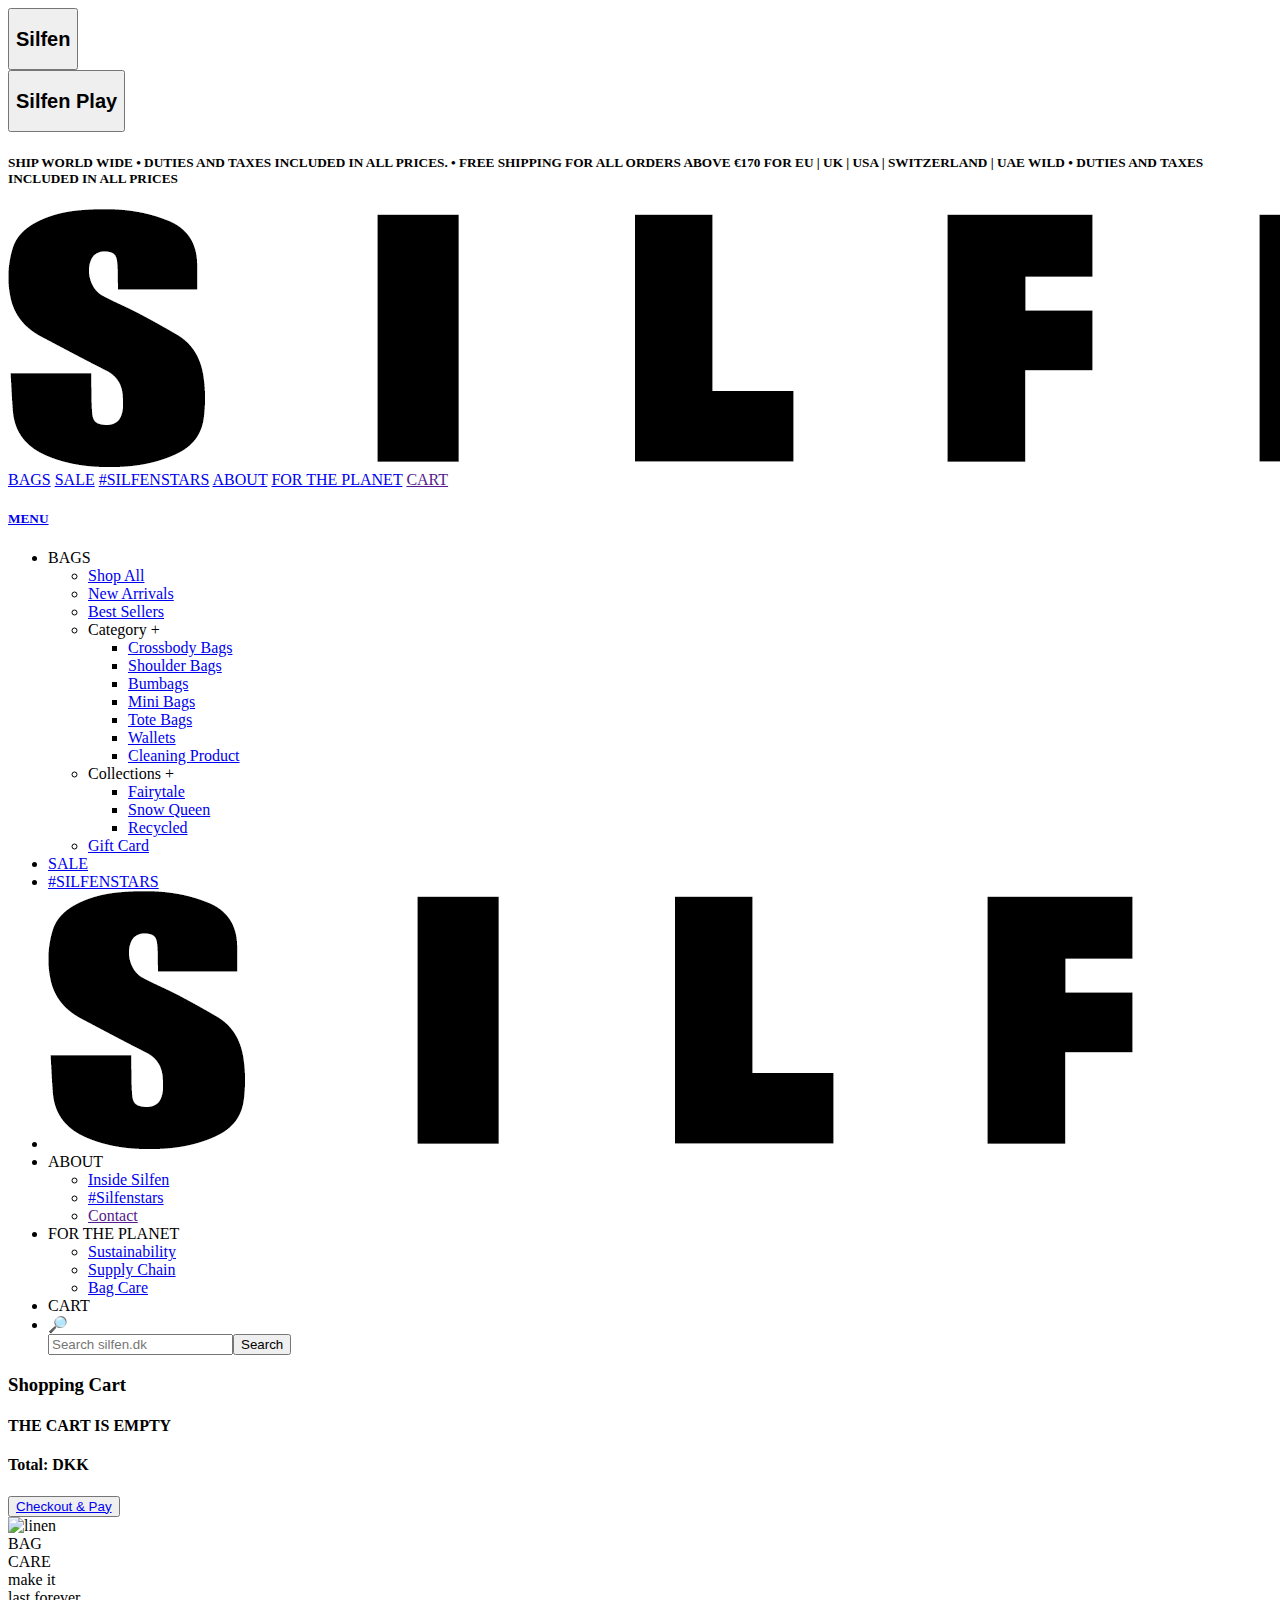
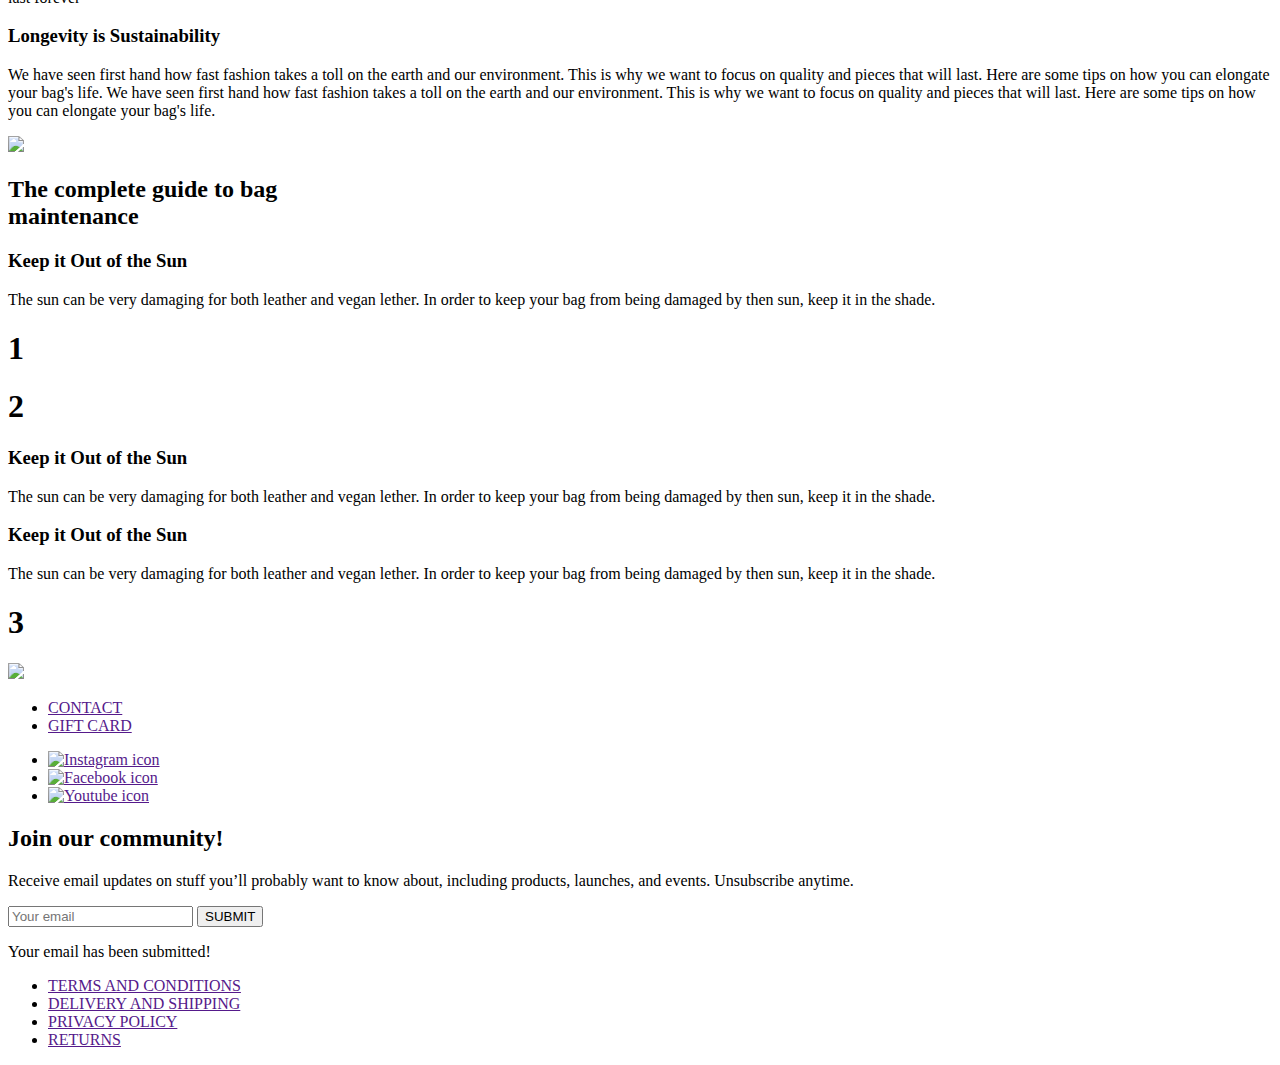
==== commit 4bccfb36: "checkout links" ====
--- a/html/bagcare.html
+++ b/html/bagcare.html
@@ -37,7 +37,7 @@
           <div class="topnav">
             <a href="index.html" class="active">
               <img
-                src="links/SILFEN-LOGO.png"
+                src="../links/SILFEN-LOGO.png"
                 alt="silfen logo"
                 class="logoMobile"
               />
@@ -91,7 +91,7 @@
               <li>
                 <div id="logo">
                   <a href="index.html"
-                    ><img src="links/SILFEN-LOGO.png" alt="silfen logo"
+                    ><img src="../links/SILFEN-LOGO.png" alt="silfen logo"
                   /></a>
                 </div>
               </li>
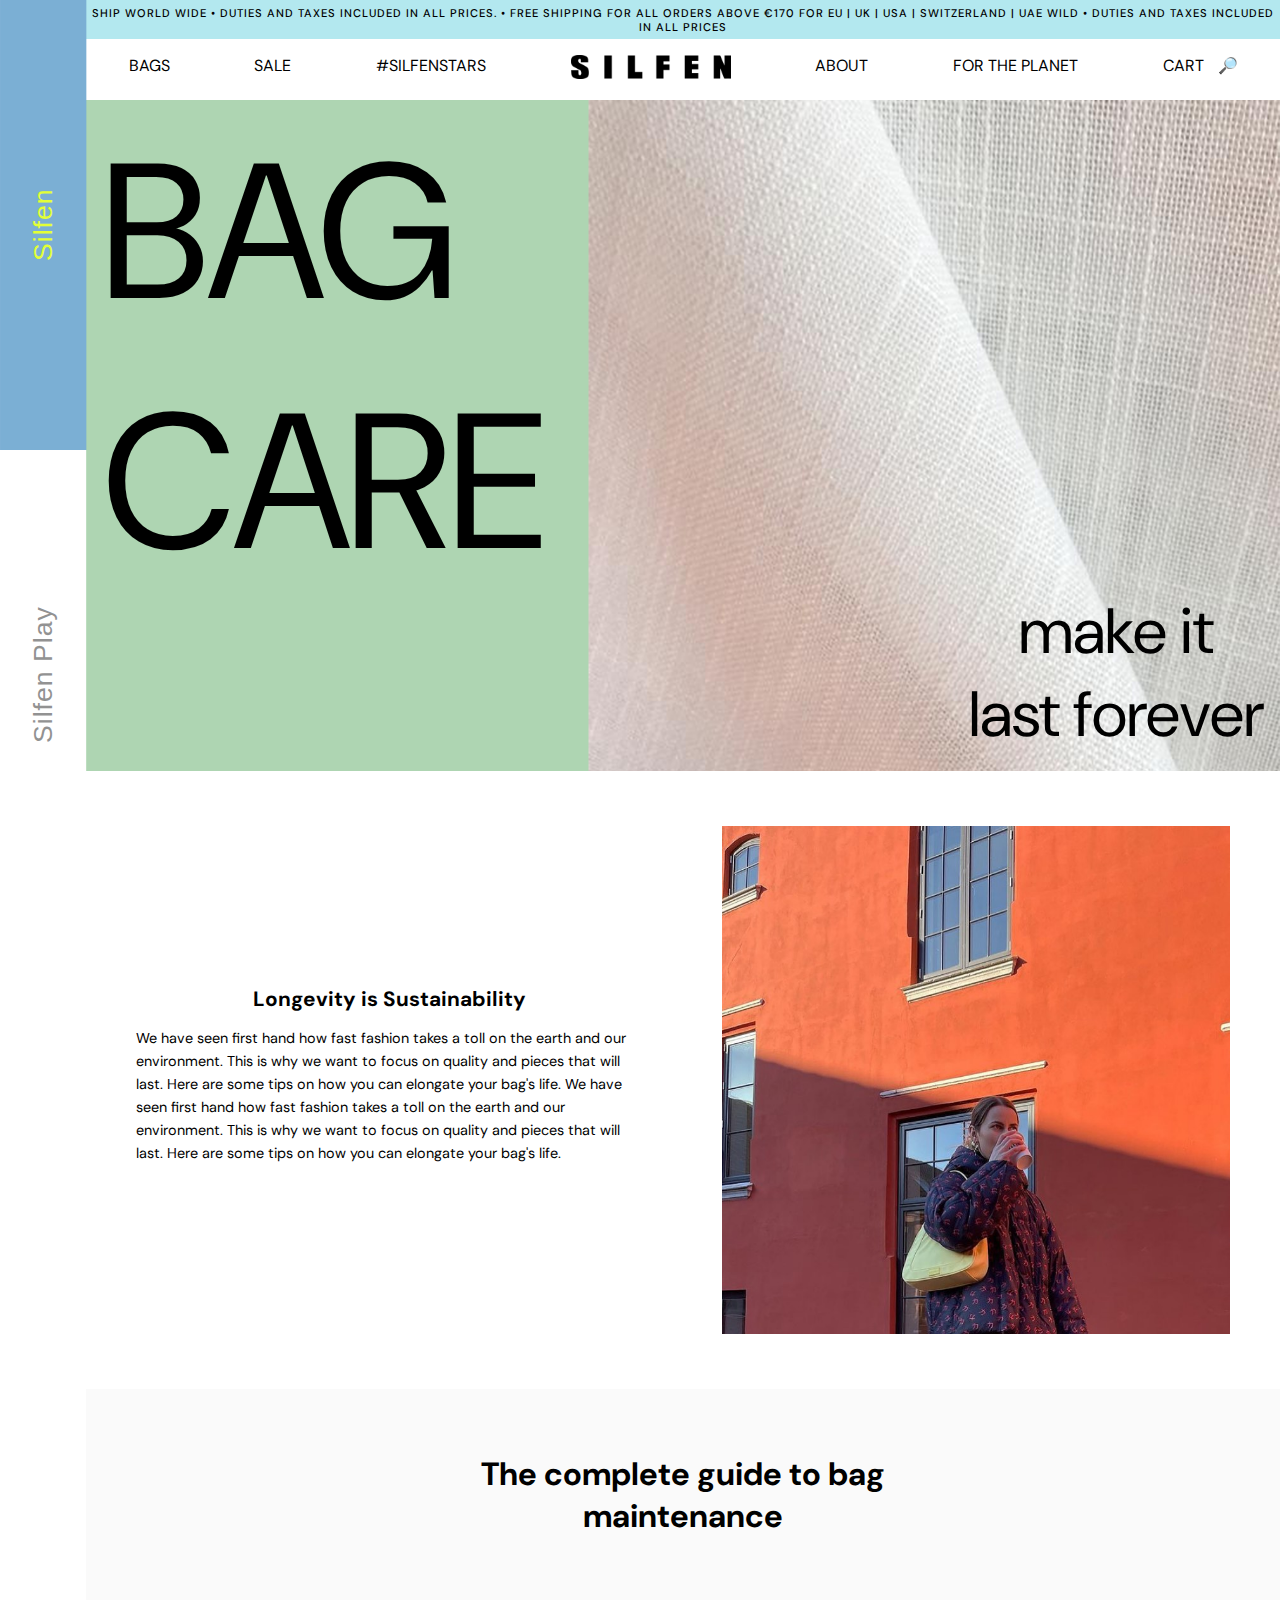
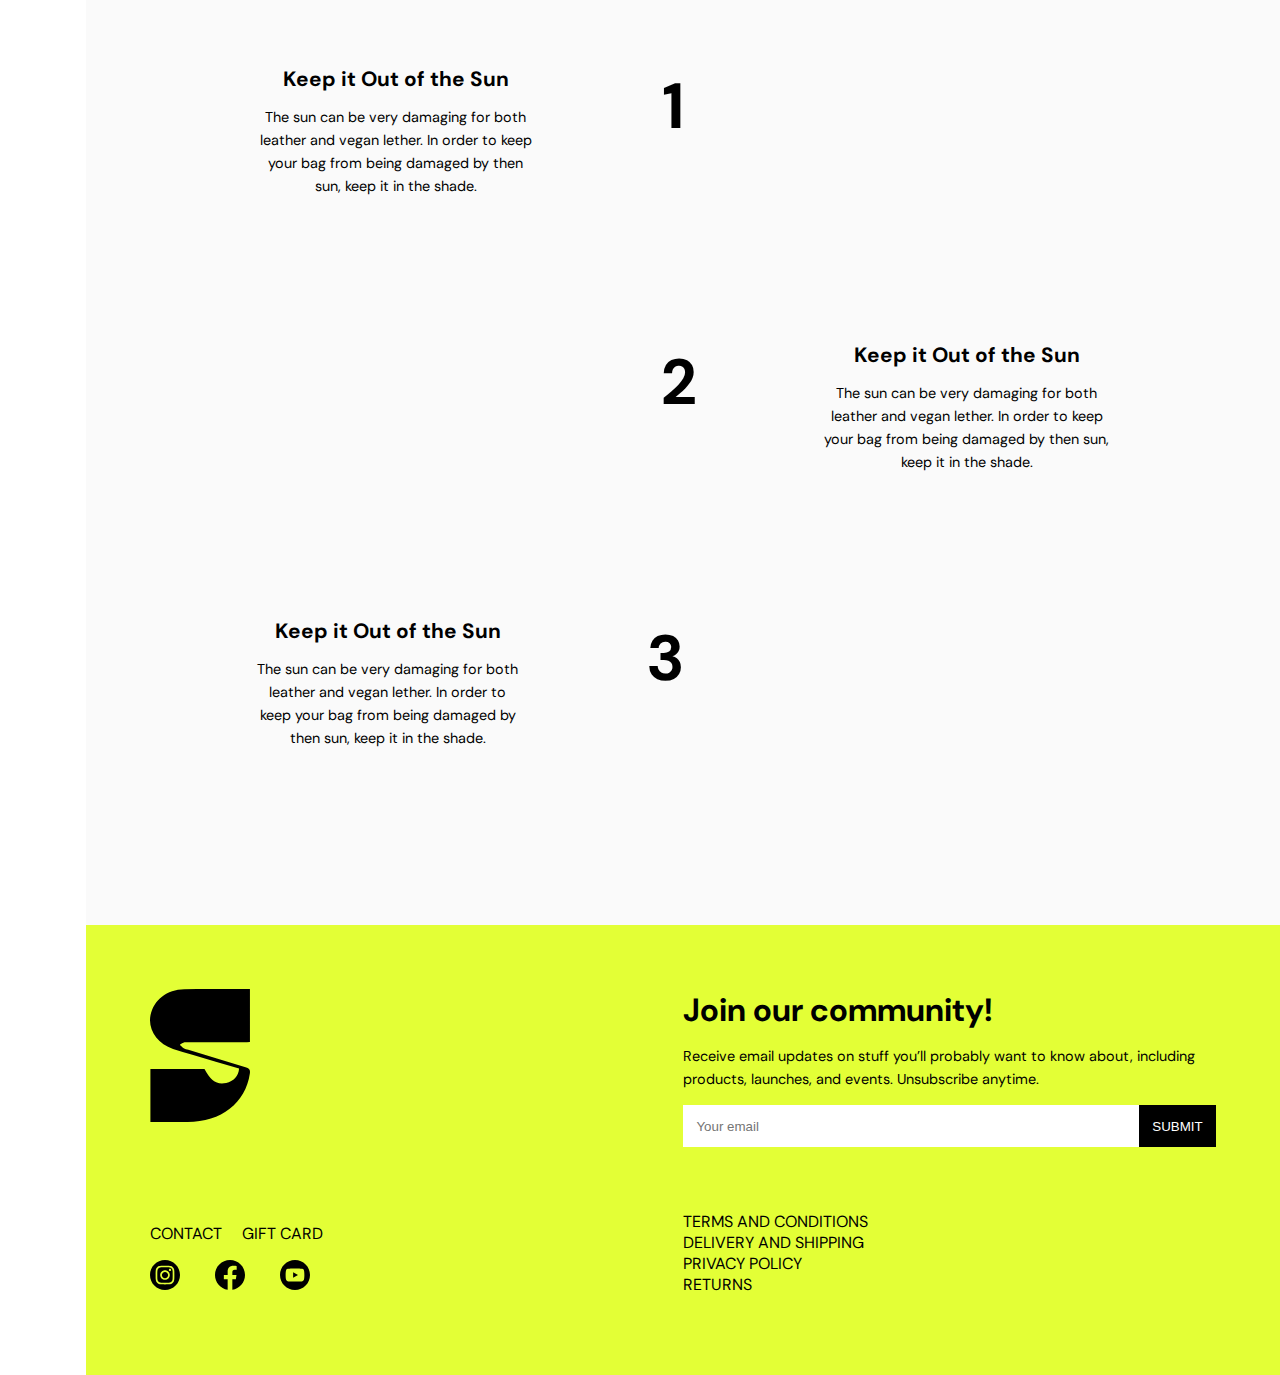
==== commit 3744bcf9: "undo links" ====
--- a/html/bagcare.html
+++ b/html/bagcare.html
@@ -5,8 +5,8 @@
     <meta http-equiv="X-UA-Compatible" content="IE=edge" />
     <meta name="viewport" content="width=device-width, initial-scale=1.0" />
     <title>Silfen</title>
-    <link rel="stylesheet" href="css/sustain.css" />
-    <link rel="stylesheet" href="css/style.css"/>
+    <link rel="stylesheet" href="../css/sustain.css" />
+    <link rel="stylesheet" href="../css/style.css"/>
   </head>
 
   <body>
@@ -14,10 +14,10 @@
       <!--START SIDE NAVIGATION-->
       <div id="navside">
         <div id="nav1" class="bgNav1">
-          <a href="index.html"><button class="buttonNav1"><h2>Silfen</h2></button></a>
+          <a href="/index.html"><button class="buttonNav1"><h2>Silfen</h2></button></a>
         </div>
         <div id="nav2">
-          <a href="html/silfenplay.html"><button class="buttonNav2"><h2>Silfen Play</h2></button></a>
+          <a href="/html/silfenplay.html"><button class="buttonNav2"><h2>Silfen Play</h2></button></a>
         </div>
       </div>
       <!--END SIDE NAVIGATION-->
@@ -35,19 +35,19 @@
           </div>
           <!--TOP SIDE NAVIGATION-->
           <div class="topnav">
-            <a href="index.html" class="active">
+            <a href="/index.html" class="active">
               <img
-                src="../links/SILFEN-LOGO.png"
+                src="/links/SILFEN-LOGO.png"
                 alt="silfen logo"
                 class="logoMobile"
               />
             </a>
             <div id="myLinks">
-              <a href="html/productlist.html">BAGS</a>
-              <a href="html/productlist.html">SALE</a>
-              <a href="html/silfenstars.html">#SILFENSTARS</a>
-              <a href="html/insidesilfen.html">ABOUT</a>
-              <a href="html/sustainability.html">FOR THE PLANET</a>
+              <a href="../html/productlist.html">BAGS</a>
+              <a href="/html/productlist.html">SALE</a>
+              <a href="/html/silfenstars.html">#SILFENSTARS</a>
+              <a href="/html/insidesilfen.html">ABOUT</a>
+              <a href="/html/sustainability.html">FOR THE PLANET</a>
               <a href="">CART</a>
             </div>
             <a href="javascript:void(0);" class="icon" onclick="myFunction()">
@@ -60,19 +60,19 @@
               <li class="dropdown">
                 <a>BAGS</a>
                 <ul class="dropdown1">
-                  <li><a href="html/productlist.html">Shop All</a></li>
-                  <li><a href="html/productlist.html?newarrival=true">New Arrivals</a></li>
-                  <li><a href="html/productlist.html?bestseller=true">Best Sellers</a></li>
+                  <li><a href="/html/productlist.html">Shop All</a></li>
+                  <li><a href="/html/productlist.html?newarrival=true">New Arrivals</a></li>
+                  <li><a href="/html/productlist.html?bestseller=true">Best Sellers</a></li>
                   <li class="category">
                     <a>Category +</a>
                     <ul class="dropdown2">
-                      <li><a href="html/productlist.html?category=crossbody">Crossbody Bags</a></li>
-                      <li><a href="html/productlist.html?category=shoulder">Shoulder Bags</a></li>
-                      <li><a href="html/productlist.html?category=bum">Bumbags</a></li>
-                      <li><a href="html/productlist.html?category=mini">Mini Bags</a></li>
-                      <li><a href="html/productlist.html?category=tote">Tote Bags</a></li>
-                      <li><a href="html/productlist.html?category=wallet">Wallets</a></li>
-                      <li><a href="html/productlist.html?category=cleaning">Cleaning Product</a></li>
+                      <li><a href="/html/productlist.html?category=crossbody">Crossbody Bags</a></li>
+                      <li><a href="/html/productlist.html?category=shoulder">Shoulder Bags</a></li>
+                      <li><a href="/html/productlist.html?category=bum">Bumbags</a></li>
+                      <li><a href="/html/productlist.html?category=mini">Mini Bags</a></li>
+                      <li><a href="/html/productlist.html?category=tote">Tote Bags</a></li>
+                      <li><a href="/html/productlist.html?category=wallet">Wallets</a></li>
+                      <li><a href="/html/productlist.html?category=cleaning">Cleaning Product</a></li>
                     </ul>
                   </li>
                   <li class="collections">
@@ -86,20 +86,20 @@
                   <li><a href="#">Gift Card</a></li>
                 </ul>
               </li>
-              <li><a href="html/productlist.html">SALE</a></li>
-              <li><a href="html/silfenstars.html">#SILFENSTARS</a></li>
+              <li><a href="/html/productlist.html">SALE</a></li>
+              <li><a href="/html/silfenstars.html">#SILFENSTARS</a></li>
               <li>
                 <div id="logo">
-                  <a href="index.html"
-                    ><img src="../links/SILFEN-LOGO.png" alt="silfen logo"
+                  <a href="/index.html"
+                    ><img src="/links/SILFEN-LOGO.png" alt="silfen logo"
                   /></a>
                 </div>
               </li>
               <li class="dropdown">
                 <a>ABOUT</a>
                 <ul class="dropdown1">
-                  <li><a href="html/insidesilfen.html">Inside Silfen</a></li>
-                  <li><a href="html/silfenstars.html">#Silfenstars</a></li>
+                  <li><a href="/html/insidesilfen.html">Inside Silfen</a></li>
+                  <li><a href="/html/silfenstars.html">#Silfenstars</a></li>
                   <li><a href="">Contact</a></li>
                 </ul>
               </li>
@@ -107,9 +107,9 @@
               <li class="dropdown">
                 <a>FOR THE PLANET</a>
                 <ul class="dropdown1">
-                  <li><a href="html/sustainability.html">Sustainability</a></li>
-                  <li><a href="html/supplychain.html">Supply Chain</a></li>
-                  <li><a href="html/bagcare.html">Bag Care</a></li>
+                  <li><a href="/html/sustainability.html">Sustainability</a></li>
+                  <li><a href="/html/supplychain.html">Supply Chain</a></li>
+                  <li><a href="/html/bagcare.html">Bag Care</a></li>
                 </ul>
               </li>
   <div class="together">
@@ -157,13 +157,13 @@
           <h4>THE CART IS EMPTY</h4>
         </div>
         <h4 class="totalPlacement">Total: <span class="cartTotal"> </span> DKK</h4>
-        <button class="checkoutbutton" type="submit"><a href="html/checkout.html">Checkout & Pay</a></button>
+        <button class="checkoutbutton" type="submit"><a href="/html/checkout.html">Checkout & Pay</a></button>
       </form>
     </aside>
   <!-- .END .cart-content-->
     <main>
     <div class="container">
-      <img src="links/linen.png" alt="linen" style="width: 100%" />
+      <img src="../links/linen.png" alt="linen" style="width: 100%" />
       <div class="top-left">BAG <br />CARE</div>
       <div class="bottom-right">
         make it <br />
@@ -184,7 +184,7 @@
           life.
         </p>
       </div>
-      <div class=".image"><img src="links/IG3.jpg"></div>
+      <div class=".image"><img src="/links/IG3.jpg"></div>
     </section>
     <section class="careSteps">
       <h2>The complete guide to bag<br/> maintenance</h2>
@@ -206,7 +206,7 @@
         <!-- FOOTER -->
       <footer> 
         <div class="footerLeft">
-          <div class="icon"><img src="links/SILFEN-ICON.svg"/>
+          <div class="icon"><img src="/links/SILFEN-ICON.svg"/>
           </div> 
           <div>
             <ul class="footerInfo">
@@ -214,9 +214,9 @@
               <li><a href="">GIFT CARD</a></li>
            </ul>
            <ul class="socials">
-              <li><a href=""><img class="socilaIcon" src="links/icon_ig.svg" alt="Instagram icon"></a></li>
-              <li><a href=""><img class="socilaIcon"src="links/icon_fb.svg" alt="Facebook icon"></a></li>
-              <li><a href=""><img class="socilaIcon"src="links/icon_youtube.svg" alt="Youtube icon"></a></li>
+              <li><a href=""><img class="socilaIcon" src="/links/icon_ig.svg" alt="Instagram icon"></a></li>
+              <li><a href=""><img class="socilaIcon"src="/links/icon_fb.svg" alt="Facebook icon"></a></li>
+              <li><a href=""><img class="socilaIcon"src="/links/icon_youtube.svg" alt="Youtube icon"></a></li>
            </ul>
          </div>
        </div>
@@ -244,9 +244,9 @@
       
     
         </footer></div></div>
-        <script src="newsletter.js"></script>
-        <script src="searchbar.js"></script>
-        <script src="burger_menu.js"></script>
-        <script src="cart.js"></script>
+        <script src="/newsletter.js"></script>
+        <script src="/searchbar.js"></script>
+        <script src="/burger_menu.js"></script>
+        <script src="/cart.js"></script>
   </body>
 </html>
--- a/css/sustain.css
+++ b/css/sustain.css
@@ -0,0 +1,93 @@
+@import url("https://fonts.googleapis.com/css2?family=DM+Sans:ital,wght@0,400;0,500;0,700;1,400;1,500;1,700&display=swap");
+
+body {
+  font-family: "DM Sans", sans-serif;
+}
+
+p {
+  font-size: 1em;
+  /* text-align: justify; */
+  line-height: 1.6em;
+}
+
+.container {
+  position: relative;
+  text-align: center;
+  color: white;
+}
+
+.bottom-right {
+  position: absolute;
+  bottom: 20px;
+  right: 16px;
+  font-size: 4em;
+  color: black;
+}
+
+.top-left {
+  position: absolute;
+  text-align: left;
+  top: 8px;
+  left: 16px;
+  font-size: 12em;
+  color: black;
+}
+
+.top {
+  padding: 50px;
+  text-align: left;
+  display: flex;
+  grid-gap: 5em;
+  align-items: center;
+  justify-content: center;
+}
+
+h3 {
+  text-align: center;
+}
+
+#bagpic {
+  padding: 20px;
+}
+.text {
+  width: 800px;
+}
+
+.image {
+  flex-basis: 40%;
+}
+.careSteps {
+  padding: 4em;
+  text-align: center;
+  align-items: center;
+  justify-content: center;
+  display: block;
+  padding-bottom: 10em;
+  background-color: #fafafa;
+}
+.tipgrid {
+  display: grid;
+  grid-template-columns: 1fr;
+}
+.tiprow {
+  padding-left: 10%;
+  padding-right: 50%;
+  padding-top: 8em;
+  display: flex;
+  grid-column-gap: 8em;
+}
+.tips {
+  display: block;
+  grid-area: text;
+}
+.number {
+  grid-area: num;
+}
+.tiprow2 {
+  padding-right: 10%;
+  padding-left: 48%;
+  padding-top: 8em;
+  display: flex;
+  grid-template-columns: 1fr 1fr;
+  grid-column-gap: 8em;
+}
--- a/css/style.css
+++ b/css/style.css
@@ -0,0 +1,714 @@
+@import url("https://fonts.googleapis.com/css2?family=DM+Sans:ital,wght@0,400;0,500;0,700;1,400;1,500;1,700&display=swap");
+
+html {
+  margin: 0px;
+  padding: 0px;
+}
+
+body {
+  margin: 0px;
+  padding: 0px;
+  font-family: "DM Sans", sans-serif;
+  display: grid;
+}
+.wrapper {
+  display: flex;
+}
+/* HEADER STARTS*/
+
+#bannerTop {
+  margin: 0;
+  padding: 0;
+  background-color: #b3e8ef;
+  overflow: hidden;
+  z-index: -1;
+}
+
+.scrolling {
+  animation: scrollText;
+  animation-duration: 35s;
+  animation-iteration-count: infinite;
+  animation-timing-function: linear;
+}
+
+.scrolling h5 {
+  text-align: center;
+}
+
+@keyframes scrollText {
+  0% {
+    transform: translateX(-30vw);
+  }
+  50% {
+    transform: translateX(110vw);
+  }
+
+  100% {
+    transform: translateX(-30vw);
+  }
+}
+
+/*navigation*/
+.hidden {
+  display: none;
+}
+nav {
+  padding: 0;
+  display: grid;
+  /* grid-template-columns: 40% 20% 40%; */
+  align-items: center;
+  background-color: white;
+}
+
+.menu {
+  padding: 0;
+  list-style: none;
+  display: flex;
+  justify-content: space-around;
+  width: 100%;
+}
+
+#logo {
+  justify-self: center;
+  width: 10em;
+}
+.together {
+  display: flex;
+}
+#searchicon {
+  padding-left: 14px;
+}
+/* Dropdown*/
+
+.dropdown1 {
+  display: none;
+  position: absolute;
+  left: 70px;
+  margin-top: 1px;
+  padding: 5%;
+  width: 80%;
+  background-color: #ffffff;
+  /* min-width: 100px; */
+  /*box-shadow: 0px 8px 16px 0px rgba(0, 0, 0, 0.2);*/
+  z-index: 1;
+}
+
+.dropdown1 a {
+  font-size: 3em;
+  font-weight: 700;
+  color: black;
+  padding: 12px 16px;
+  text-decoration: none;
+  display: block;
+}
+
+/*.dropdown-content a:hover {
+  background-color: #e3ff36;
+}
+*/
+.dropdown:hover .dropdown1 {
+  display: block;
+}
+
+.flex {
+  display: inline;
+  justify-content: space-between;
+}
+
+.dropdown2,
+.dropdown3 {
+  display: none;
+  position: absolute;
+  /*box-shadow: 0px 8px 16px 0px rgba(0, 0, 0, 0.2);*/
+  z-index: 99;
+  left: 400px;
+  top: 100px;
+}
+.dropdown2 a,
+.dropdown3 a {
+  font-size: 1em;
+  font-weight: 700;
+  color: black;
+  padding: 12px 16px;
+  text-decoration: none;
+  display: block;
+  z-index: 99;
+}
+.category:hover > .dropdown2 {
+  display: block;
+}
+.collections:hover > .dropdown3 {
+  display: block;
+}
+
+/*secondary nav*/
+#nav2 h2,
+#nav1 h2 {
+  text-align: center;
+  padding: 3%;
+  letter-spacing: 1px;
+  font-weight: 500;
+}
+
+.bgNav1 {
+  background-color: #7bafd4;
+  color: black;
+}
+
+.bgNav2 {
+  background-color: #e3ff36;
+  color: black;
+}
+
+.bgNavShadow {
+  color: rgb(196, 196, 196);
+  background-color: white;
+}
+
+/* HEADER ENDS*/
+
+img {
+  max-width: 100%;
+}
+
+a:hover img {
+  cursor: url("/links/symbol.svg"), auto;
+}
+
+h1 {
+  font-size: 4em;
+  font-weight: 700;
+  padding: 0;
+  margin: 0;
+}
+
+h1 a:hover {
+  background-color: #e3ff36;
+}
+
+h2 {
+  font-size: 2em;
+  padding: 0;
+  margin: 0;
+}
+
+h3 {
+  font-size: 1.3em;
+  padding: 0;
+  margin: 0;
+  font-weight: 700;
+}
+
+h4 {
+  font-weight: 500;
+  letter-spacing: 1px;
+  margin: 0;
+  padding: 0.5em;
+  font-size: 0.9rem;
+  text-transform: uppercase;
+}
+
+h5 {
+  font-weight: 500;
+  letter-spacing: 1px;
+  margin: 0;
+  padding: 0.5em;
+  font-size: 0.7rem;
+  text-transform: uppercase;
+}
+
+p {
+  font-size: 0.9em;
+}
+a {
+  text-decoration: none;
+  color: black;
+}
+li {
+  list-style: none;
+}
+
+li a:hover,
+.dropdown2 a:hover,
+.dropdown3 a:hover {
+  text-decoration-line: underline;
+  text-decoration-color: #e3ff36;
+}
+
+strong {
+  color: #e3ff36;
+}
+
+/*CART*/
+.cart {
+  position: absolute;
+  top: 80px;
+  right: 0;
+  background-color: white;
+  padding: 40px;
+  display: block;
+  z-index: 99;
+}
+
+.cart h3 {
+  padding-bottom: 20px;
+  border-bottom: 2px solid black;
+}
+.cart form {
+  display: block;
+  padding-top: 20px;
+  padding-bottom: 20px;
+}
+.cart input {
+  font-size: 1em;
+  font-weight: 500;
+  width: 20px;
+  border-bottom: none;
+}
+input[type="number"] {
+  -moz-appearance: textfield;
+  text-align: center;
+}
+input::-webkit-inner-spin-button,
+input::-webkit-outer-spin-button {
+  -webkit-appearance: none;
+  margin: 0;
+}
+.cart label {
+  font-size: 1.2em;
+  font-weight: 600;
+}
+.cart button {
+  font-size: 1em;
+  border: none;
+}
+.cart button:hover {
+  cursor: pointer;
+  background-color: black;
+  color: white;
+}
+.display-flex {
+  display: flex;
+}
+.cart .price-each {
+  border-bottom: 2px solid black;
+  margin-top: 0;
+  padding-bottom: 15px;
+}
+.cart .label2 {
+  margin-top: 10px;
+  font-size: 1em;
+  display: block;
+  text-transform: capitalize;
+  font-weight: 400;
+}
+.checkoutbutton a:hover {
+  color: white;
+}
+/*SEARCH*/
+
+.searchform {
+  padding-right: 3%;
+  float: right;
+  /* transform: scale(1.5); */
+}
+input {
+  border-style: none;
+  border-bottom: 3px solid black;
+  float: left;
+  padding-top: 1.5px;
+}
+button {
+  border: 3px solid black;
+  background-color: white;
+}
+.search-wrapper {
+  display: block;
+}
+.searchresults {
+  padding-top: 10%;
+  display: flex;
+  justify-content: space-between;
+}
+.searchpage {
+  display: block;
+  position: absolute;
+  left: 90px;
+  top: 85px;
+  margin-top: 1px;
+  padding: 5%;
+  width: 80%;
+  background-color: #ffffff;
+  /* min-width: 100px; */
+  /*box-shadow: 0px 8px 16px 0px rgba(0, 0, 0, 0.2);*/
+  z-index: 99;
+}
+.img {
+  height: 20vw;
+}
+.hidden {
+  display: none;
+}
+
+.fadeout {
+  transform: opacity(0%);
+  transition: all 0.28s ease;
+}
+
+/*RESPONSIVE*/
+@media only screen and (min-width: 750px) {
+  body {
+    display: grid;
+  }
+
+  .topnav {
+    display: none;
+  }
+
+  #navside {
+    align-self: flex-start;
+    position: -webkit-sticky;
+    position: sticky;
+    top: 0;
+    padding: 0;
+    margin: 0;
+    /* display: flex; */
+    flex-direction: column;
+    /*height: calc(60vw + 10em);*/
+    /* width: 7%; */
+    text-align: center;
+    z-index: 99;
+  }
+
+  #nav1 {
+    height: 50%;
+    writing-mode: vertical-lr;
+    transform: rotate(180deg);
+  }
+
+  .buttonNav1 {
+    height: 100%;
+    border: none;
+    background-color: #7bafd4;
+    color: #e3ff36;
+    padding: 15px 15px;
+    text-align: center;
+    text-decoration: none;
+    display: inline-block;
+    transition-duration: 0.4s;
+    cursor: pointer;
+    margin: 0;
+  }
+
+  .buttonNav1:hover {
+    color: #e3ff36;
+  }
+
+  .buttonNav1 h2 {
+    writing-mode: vertical-lr;
+  }
+
+  /*#nav2*/
+
+  #nav2 {
+    height: 50%;
+    writing-mode: vertical-lr;
+    transform: rotate(180deg);
+  }
+
+  .buttonNav2 {
+    height: 100%;
+    border: none;
+    background-color: #ffffff;
+    color: rgb(146, 146, 146);
+    padding: 15px 15px;
+    text-align: center;
+    text-decoration: none;
+    display: inline-block;
+    transition-duration: 0.4s;
+    cursor: pointer;
+    margin: 0;
+  }
+
+  .buttonNav2:hover {
+    color: #000000;
+    background-color: #e3ff36;
+  }
+
+  .buttonNav2 h2 {
+    writing-mode: vertical-lr;
+  }
+
+  /*Footer*/
+  footer {
+    background-color: #e3ff36;
+    display: flex;
+    flex-direction: row;
+    justify-content: space-between;
+    align-items: flex-start;
+    padding: 4em;
+  }
+  .footerLeft {
+    width: 100%;
+  }
+  .icon {
+    width: 100px;
+    margin-bottom: 6em;
+  }
+
+  .footerInfo {
+    display: flex;
+    padding: 0;
+  }
+
+  .footerInfo li {
+    padding-right: 20px;
+  }
+  .socials {
+    display: flex;
+    padding: 0;
+  }
+  .socilaIcon {
+    width: 30px;
+    height: 30px;
+    margin-right: 35px;
+  }
+
+  .footerRight {
+    width: 100%;
+  }
+
+  .footerLinks {
+    padding: 0;
+    margin-top: 4em;
+  }
+
+  /*NEWSLETTER FORM*/
+  .nlForm {
+    display: flex;
+    flex-direction: row;
+  }
+  input.email {
+    width: 100%;
+    background-color: #ffffff;
+    padding: 0.6em 1em;
+    display: inline-block;
+    box-sizing: border-box;
+    border: none;
+    -webkit-transition: 0.4s;
+    transition: 0.4s;
+    outline: none;
+  }
+
+  input.email:focus {
+    text-decoration: none;
+    border: 2px solid rgba(0, 0, 0, 0.5);
+  }
+
+  input.submit-button {
+    background-color: #000000;
+    padding: 1em;
+    color: white;
+    border: none;
+  }
+
+  input.submit-button:hover {
+    color: rgb(0, 0, 0);
+    background-color: #e3ff36;
+  }
+}
+
+@media only screen and (max-width: 749px) {
+  h1 {
+    font-size: 2.5em;
+  }
+
+  body {
+    display: flex;
+    flex-direction: column;
+  }
+  .wrapper {
+    display: block;
+  }
+  #navside {
+    position: -webkit-sticky;
+    position: sticky;
+    top: 0;
+    padding: 0;
+    margin: 0;
+    display: flex;
+    flex-direction: row;
+    z-index: +1;
+  }
+
+  #nav1 {
+    width: 50%;
+  }
+
+  .buttonNav1 {
+    width: 100%;
+    border: none;
+    background-color: #7bafd4;
+    color: #e3ff36;
+    padding: 10px 10px;
+    text-align: center;
+    text-decoration: none;
+    display: inline-block;
+    transition-duration: 0.4s;
+    cursor: pointer;
+    margin: 0;
+  }
+
+  .buttonNav1:hover {
+    color: #e3ff36;
+  }
+
+  #nav2 {
+    width: 50%;
+  }
+
+  .buttonNav2 {
+    width: 100%;
+    border: none;
+    background-color: #ffffff;
+    color: rgb(146, 146, 146);
+    padding: 10px 10px;
+    text-align: center;
+    text-decoration: none;
+    display: inline-block;
+    transition-duration: 0.4s;
+    cursor: pointer;
+    margin: 0;
+  }
+
+  .buttonNav2:hover {
+    color: #000000;
+    background-color: #e3ff36;
+  }
+
+  /*BURGER MENU*/
+  nav {
+    display: none;
+  }
+
+  #bannerTop {
+    display: none;
+  }
+
+  .topnav {
+    overflow: hidden;
+    background-color: rgb(255, 255, 255);
+    position: relative;
+    z-index: 5;
+  }
+
+  .logoMobile {
+    width: 30%;
+  }
+
+  .topnav #myLinks {
+    display: none;
+  }
+
+  .topnav a {
+    color: rgb(0, 0, 0);
+    padding: 14px 16px;
+    text-decoration: none;
+    font-size: 17px;
+    display: block;
+  }
+
+  .topnav a.icon {
+    background: #b3e8ef;
+    display: block;
+    position: absolute;
+    right: 0;
+    top: 0;
+  }
+
+  .topnav a:hover {
+    background-color: #e3ff36;
+    color: black;
+  }
+
+  .active {
+    background-color: #b3e8ef;
+  }
+
+  /*FOOTER*/
+
+  footer {
+    background-color: #e3ff36;
+    padding: 3vw;
+  }
+  .footerLeft {
+    display: flex;
+    justify-content: space-between;
+  }
+  .icon {
+    width: 50px;
+  }
+
+  .footerInfo {
+    padding: 0;
+    margin: 0;
+  }
+
+  .socials {
+    display: flex;
+    flex-direction: row;
+    padding: 0;
+  }
+
+  .socilaIcon {
+    width: 30px;
+    padding-right: 10px;
+  }
+
+  /*NEWSLETTER FORM*/
+  .nlForm {
+    display: flex;
+    flex-direction: row;
+  }
+  input.email {
+    width: 100%;
+    background-color: #ffffff;
+    padding: 0.6em 1em;
+    display: inline-block;
+    box-sizing: border-box;
+    border: none;
+    -webkit-transition: 0.4s;
+    transition: 0.4s;
+    outline: none;
+  }
+
+  input.email:focus {
+    text-decoration: none;
+    border: 2px solid rgba(0, 0, 0, 0.5);
+  }
+
+  input.submit-button {
+    background-color: #000000;
+    padding: 1em;
+    color: white;
+    border: none;
+  }
+
+  input.submit-button:hover {
+    color: rgba(0, 0, 0, 0.5);
+  }
+
+  .footerLinks {
+    padding: 0;
+    display: grid;
+    grid-template-columns: 1fr 1fr;
+    grid-column-gap: 3em;
+    text-decoration: none;
+    list-style-type: none;
+    margin-top: 4em;
+  }
+
+  .footerLinks li {
+    margin: 1em 0em;
+  }
+}
